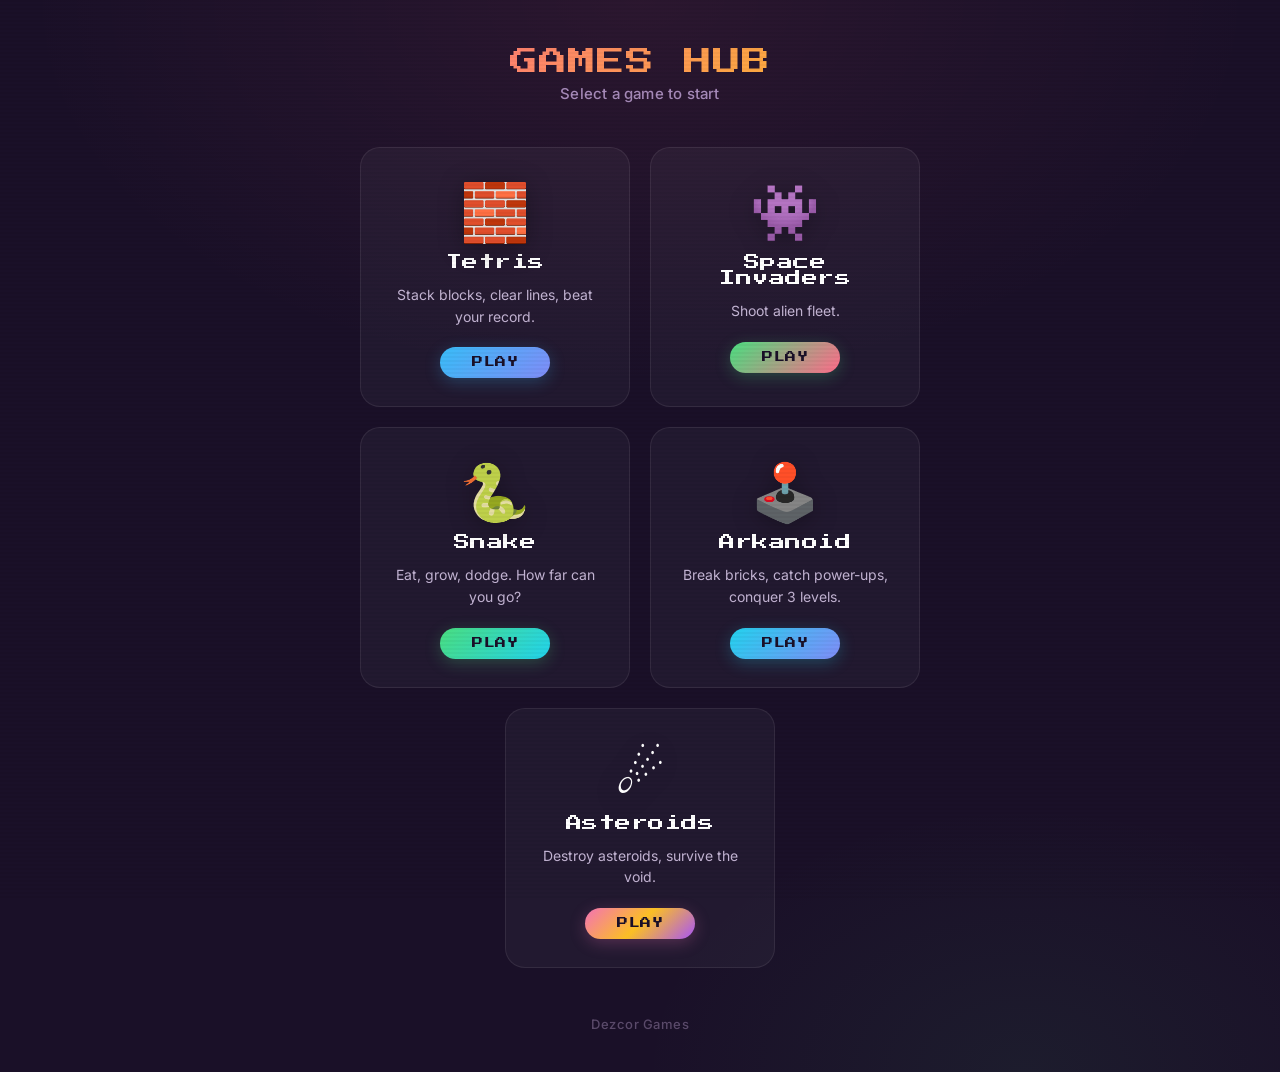
==== index.html @ 3af9a89b "Add Asteroids game to Games Hub" ====
<!DOCTYPE html>
<html lang="en">
<head>
    <meta charset="UTF-8">
    <meta name="viewport" content="width=device-width, initial-scale=1.0">
    <title>Games Hub</title>
    <link rel="icon" type="image/svg+xml" href="favicon.svg">
    <link rel="preconnect" href="https://fonts.googleapis.com">
    <link rel="preconnect" href="https://fonts.gstatic.com" crossorigin>
    <link href="https://fonts.googleapis.com/css2?family=Press+Start+2P&family=Inter:wght@400;500;600;700&display=swap" rel="stylesheet">
    <style>
        /* ── Reset ── */
        *, *::before, *::after {
            box-sizing: border-box;
            margin: 0;
            padding: 0;
        }

        /* ── Base ── */
        body {
            background: #1a1028;
            background-image:
                radial-gradient(ellipse 80% 60% at 50% 0%, rgba(255, 107, 138, 0.08) 0%, transparent 60%),
                radial-gradient(ellipse 60% 50% at 80% 100%, rgba(74, 222, 128, 0.06) 0%, transparent 50%);
            color: #fff;
            font-family: 'Inter', system-ui, sans-serif;
            display: flex;
            justify-content: center;
            align-items: center;
            min-height: 100vh;
            overflow-x: hidden;
            position: relative;
        }

        /* CRT scanline overlay */
        body::after {
            content: '';
            position: fixed;
            inset: 0;
            background: repeating-linear-gradient(
                0deg,
                transparent,
                transparent 2px,
                rgba(0, 0, 0, 0.03) 2px,
                rgba(0, 0, 0, 0.03) 4px
            );
            pointer-events: none;
            z-index: 100;
        }

        /* ── Container ── */
        .container {
            text-align: center;
            padding: 48px 24px 40px;
            max-width: 640px;
            width: 100%;
            animation: fadeUp 0.6s ease-out;
        }

        @keyframes fadeUp {
            from { opacity: 0; transform: translateY(20px); }
            to   { opacity: 1; transform: translateY(0); }
        }

        /* ── Title ── */
        .logo {
            font-family: 'Press Start 2P', monospace;
            font-size: 28px;
            font-weight: 400;
            letter-spacing: 1px;
            margin-bottom: 8px;
            background: linear-gradient(135deg, #ff6b8a, #fbbf24, #4ade80, #38bdf8);
            background-size: 300% 300%;
            -webkit-background-clip: text;
            -webkit-text-fill-color: transparent;
            background-clip: text;
            animation: gradientShift 6s ease infinite;
        }

        @keyframes gradientShift {
            0%, 100% { background-position: 0% 50%; }
            50%      { background-position: 100% 50%; }
        }

        .subtitle {
            color: #a78bba;
            font-size: 15px;
            font-weight: 500;
            margin-bottom: 44px;
            letter-spacing: 0.2px;
        }

        /* ── Games Grid ── */
        .games-grid {
            display: flex;
            gap: 20px;
            justify-content: center;
            flex-wrap: wrap;
        }

        /* ── Game Card ── */
        .game-card {
            position: relative;
            background: rgba(255, 255, 255, 0.04);
            border: 1px solid rgba(255, 255, 255, 0.08);
            border-radius: 20px;
            padding: 36px 28px 28px;
            width: 270px;
            text-decoration: none;
            color: #fff;
            display: flex;
            flex-direction: column;
            align-items: center;
            gap: 14px;
            transition: transform 0.25s ease, border-color 0.25s ease, box-shadow 0.25s ease, background 0.25s ease;
            overflow: hidden;
        }

        /* Gradient border glow on hover */
        .game-card::before {
            content: '';
            position: absolute;
            inset: -1px;
            border-radius: 20px;
            padding: 1px;
            background: var(--card-glow);
            -webkit-mask: linear-gradient(#fff 0 0) content-box, linear-gradient(#fff 0 0);
            -webkit-mask-composite: xor;
            mask-composite: exclude;
            opacity: 0;
            transition: opacity 0.25s ease;
        }

        .game-card:hover::before {
            opacity: 1;
        }

        .game-card:hover {
            transform: translateY(-8px);
            background: rgba(255, 255, 255, 0.07);
            box-shadow: 0 12px 40px var(--card-shadow);
        }

        .game-card:active {
            transform: translateY(-2px);
        }

        /* Tetris card accent */
        .game-card.tetris {
            --card-glow: linear-gradient(135deg, #38bdf8, #818cf8, #c084fc);
            --card-shadow: rgba(56, 189, 248, 0.12);
        }

        /* Space Invaders card accent */
        .game-card.spaceinvaders {
            --card-glow: linear-gradient(135deg, #4ade80, #ff6b8a, #fbbf24);
            --card-shadow: rgba(74, 222, 128, 0.12);
        }

        /* Snake card accent */
        .game-card.snake {
            --card-glow: linear-gradient(135deg, #4ade80, #22d3ee, #38bdf8);
            --card-shadow: rgba(74, 222, 128, 0.12);
        }

        /* Arkanoid card accent */
        .game-card.arkanoid {
            --card-glow: linear-gradient(135deg, #22d3ee, #818cf8, #c084fc);
            --card-shadow: rgba(34, 211, 238, 0.12);
        }

        /* Asteroids card accent */
        .game-card.asteroids {
            --card-glow: linear-gradient(135deg, #f472b6, #fbbf24, #a855f7);
            --card-shadow: rgba(244, 114, 182, 0.12);
        }


        /* ── Icon ── */
        .game-icon {
            font-size: 56px;
            line-height: 1;
            filter: drop-shadow(0 4px 12px rgba(0, 0, 0, 0.3));
            transition: transform 0.25s ease;
        }

        .game-card:hover .game-icon {
            transform: scale(1.1) rotate(-3deg);
        }

        /* ── Title ── */
        .game-title {
            font-family: 'Press Start 2P', monospace;
            font-size: 16px;
            font-weight: 400;
            letter-spacing: 0.5px;
        }

        /* ── Description ── */
        .game-desc {
            color: #c4b5d4;
            font-size: 14px;
            font-weight: 400;
            line-height: 1.55;
            max-width: 220px;
        }

        /* ── Play Button ── */
        .play-btn {
            margin-top: 6px;
            padding: 10px 32px;
            font-family: 'Press Start 2P', monospace;
            font-size: 11px;
            font-weight: 400;
            color: #1a1028;
            border: none;
            border-radius: 50px;
            cursor: pointer;
            transition: transform 0.2s ease, box-shadow 0.2s ease;
            letter-spacing: 0.5px;
        }

        .game-card:hover .play-btn {
            transform: scale(1.05);
        }

        .play-btn:active {
            transform: scale(0.97);
        }

        /* Tetris play button */
        .game-card.spaceinvaders .play-btn {
            background: linear-gradient(135deg, #4ade80, #ff6b8a);
            box-shadow: 0 4px 16px rgba(74, 222, 128, 0.25);
        }
        .game-card.spaceinvaders .play-btn:hover {
            box-shadow: 0 6px 24px rgba(74, 222, 128, 0.4);
        }
        .game-card.tetris .play-btn {
            background: linear-gradient(135deg, #38bdf8, #818cf8);
            box-shadow: 0 4px 16px rgba(56, 189, 248, 0.25);
        }
        .game-card.spaceinvaders .play-btn:hover {
    box-shadow: 0 6px 24px rgba(56, 189, 248, 0.4);
}
.game-card.tetris .play-btn:hover {
            box-shadow: 0 6px 24px rgba(56, 189, 248, 0.4);
        }

        /* Snake play button */
        .game-card.snake .play-btn {
            background: linear-gradient(135deg, #4ade80, #22d3ee);
            box-shadow: 0 4px 16px rgba(74, 222, 128, 0.25);
        }
        .game-card.snake .play-btn:hover {
            box-shadow: 0 6px 24px rgba(74, 222, 128, 0.4);
        }

        /* Arkanoid play button */
        .game-card.arkanoid .play-btn {
            background: linear-gradient(135deg, #22d3ee, #818cf8);
            box-shadow: 0 4px 16px rgba(34, 211, 238, 0.25);
        }
        .game-card.arkanoid .play-btn:hover {
            box-shadow: 0 6px 24px rgba(34, 211, 238, 0.4), 0 6px 24px rgba(129, 140, 248, 0.2);
        }

        /* Asteroids play button */
        .game-card.asteroids .play-btn {
            background: linear-gradient(135deg, #f472b6, #fbbf24, #a855f7);
            box-shadow: 0 4px 16px rgba(244, 114, 182, 0.25);
        }
        .game-card.asteroids .play-btn:hover {
            box-shadow: 0 6px 24px rgba(244, 114, 182, 0.4);
        }

        /* ── Footer ── */
        footer {
            margin-top: 48px;
            color: #5a4a6a;
            font-size: 13px;
            font-weight: 500;
            letter-spacing: 0.5px;
        }

        /* ── Responsive ── */
        @media (max-width: 600px) {
            .games-grid {
                flex-direction: column;
                align-items: center;
            }
            .game-card {
                width: 88%;
                max-width: 320px;
                padding: 28px 24px 24px;
            }
            .logo {
                font-size: 22px;
            }
            .subtitle {
                font-size: 14px;
                margin-bottom: 32px;
            }
            .game-icon {
                font-size: 48px;
            }
            .game-title {
                font-size: 14px;
            }
            .game-desc {
                font-size: 13px;
            }
        }

        @media (max-width: 360px) {
            .logo {
                font-size: 18px;
            }
            .container {
                padding: 32px 16px 28px;
            }
            .game-card {
                padding: 24px 20px 20px;
            }
        }

        /* ── Reduced motion ── */
        @media (prefers-reduced-motion: reduce) {
            *, *::before, *::after {
                animation-duration: 0.01ms !important;
                animation-iteration-count: 1 !important;
                transition-duration: 0.01ms !important;
            }
        }

        /* ── Focus visible for keyboard ── */
        .game-card:focus-visible {
            outline: 2px solid #fbbf24;
            outline-offset: 4px;
        }
    </style>
</head>
<body>
    <div class="container">
        <h1 class="logo">GAMES HUB</h1>
        <p class="subtitle">Select a game to start</p>

        <div class="games-grid">
            <a class="game-card tetris" href="tetris/index.html">
            <div class="game-icon">🧱</div>
            <div class="game-title">Tetris</div>
            <div class="game-desc">Stack blocks, clear lines, beat your record.</div>
            <span class="play-btn">PLAY</span>
            </a>

            <a class="game-card spaceinvaders" href="space-invaders/index.html">
                <div class="game-icon">👾</div>
                <div class="game-title">Space Invaders</div>
                <div class="game-desc">Shoot alien fleet.</div>
                <span class="play-btn">PLAY</span>
            </a>

            <a class="game-card snake" href="snake/index.html">
                <div class="game-icon">🐍</div>
                <div class="game-title">Snake</div>
                <div class="game-desc">Eat, grow, dodge. How far can you go?</div>
                <span class="play-btn">PLAY</span>
            </a>

            <a class="game-card arkanoid" href="arkanoid/index.html">
                <div class="game-icon">🕹️</div>
                <div class="game-title">Arkanoid</div>
                <div class="game-desc">Break bricks, catch power-ups, conquer 3 levels.</div>
                <span class="play-btn">PLAY</span>
            </a>
            <a class="game-card asteroids" href="asteroids/index.html">
                <div class="game-icon">☄️</div>
                <div class="game-title">Asteroids</div>
                <div class="game-desc">Destroy asteroids, survive the void.</div>
                <span class="play-btn">PLAY</span>
            </a>
        </div>

        <footer>Dezcor Games</footer>
    </div>
</body>
</html>
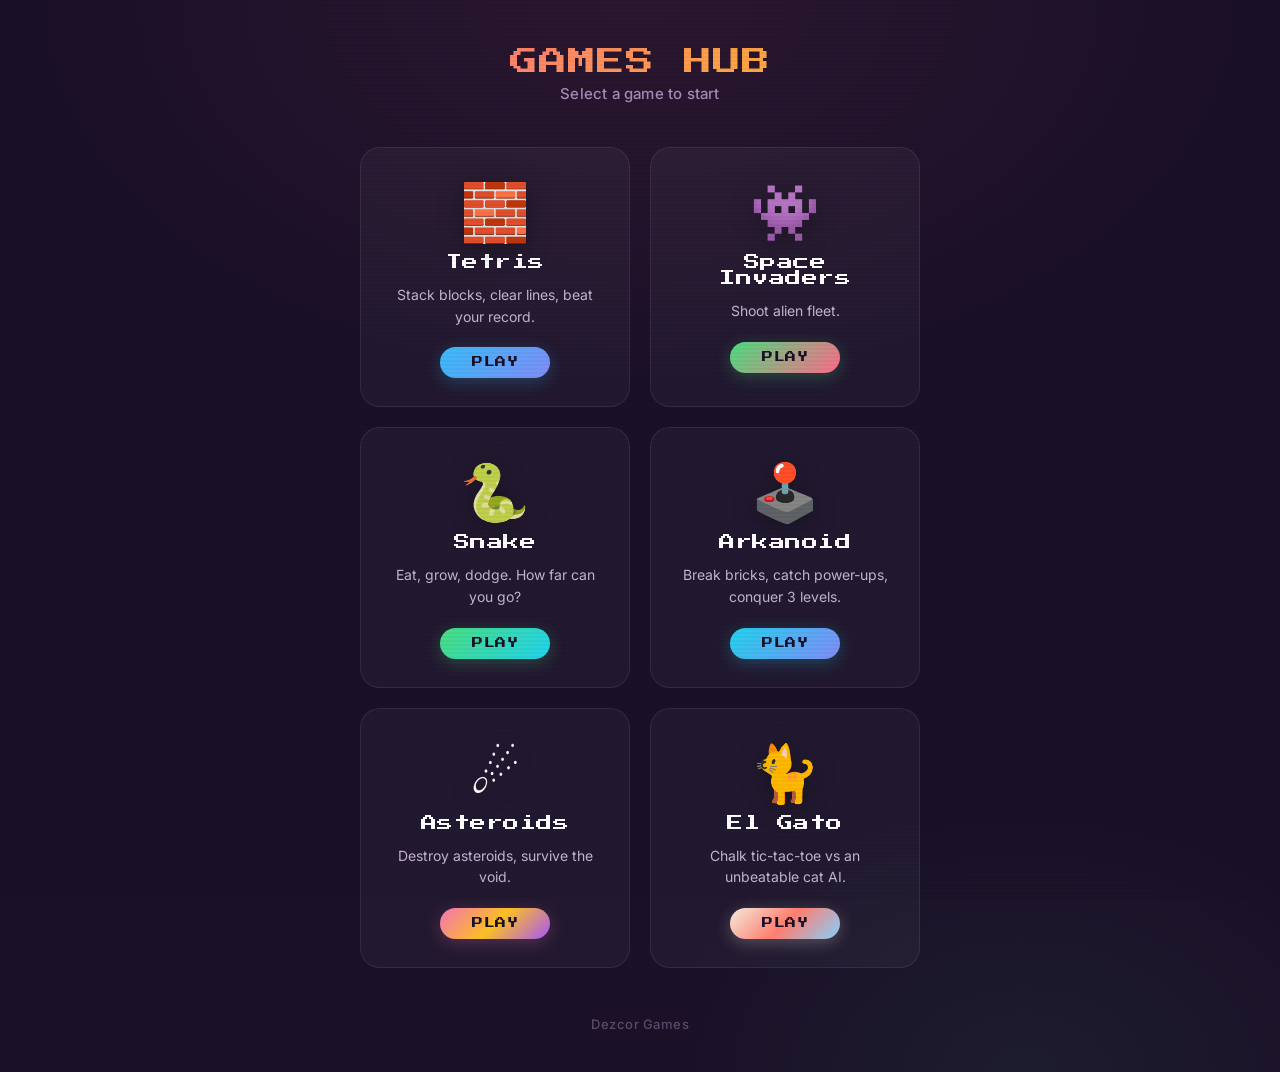
==== commit 39eed48c: "feat(chalk): add chalk tic-tac-toe game 'El Gato' Add a chalk-themed tic-tac-toe game where the play" ====
--- a/index.html
+++ b/index.html
@@ -175,6 +175,12 @@
             --card-shadow: rgba(244, 114, 182, 0.12);
         }
 
+        /* Chalk Tic-Tac-Toe card accent */
+        .game-card.chalk {
+            --card-glow: linear-gradient(135deg, #f2ecdd, #ff7d6e, #85d1ff);
+            --card-shadow: rgba(242, 236, 221, 0.12);
+        }
+
 
         /* ── Icon ── */
         .game-icon {
@@ -274,6 +280,15 @@
             box-shadow: 0 6px 24px rgba(244, 114, 182, 0.4);
         }
 
+        /* Chalk Tic-Tac-Toe play button */
+        .game-card.chalk .play-btn {
+            background: linear-gradient(135deg, #f2ecdd, #ff7d6e, #85d1ff);
+            box-shadow: 0 4px 16px rgba(242, 236, 221, 0.25);
+        }
+        .game-card.chalk .play-btn:hover {
+            box-shadow: 0 6px 24px rgba(242, 236, 221, 0.4);
+        }
+
         /* ── Footer ── */
         footer {
             margin-top: 48px;
@@ -379,6 +394,13 @@
                 <div class="game-desc">Destroy asteroids, survive the void.</div>
                 <span class="play-btn">PLAY</span>
             </a>
+
+            <a class="game-card chalk" href="chalk-tic-tac-toe/index.html">
+                <div class="game-icon">🐈</div>
+                <div class="game-title">El Gato</div>
+                <div class="game-desc">Chalk tic-tac-toe vs an unbeatable cat AI.</div>
+                <span class="play-btn">PLAY</span>
+            </a>
         </div>
 
         <footer>Dezcor Games</footer>
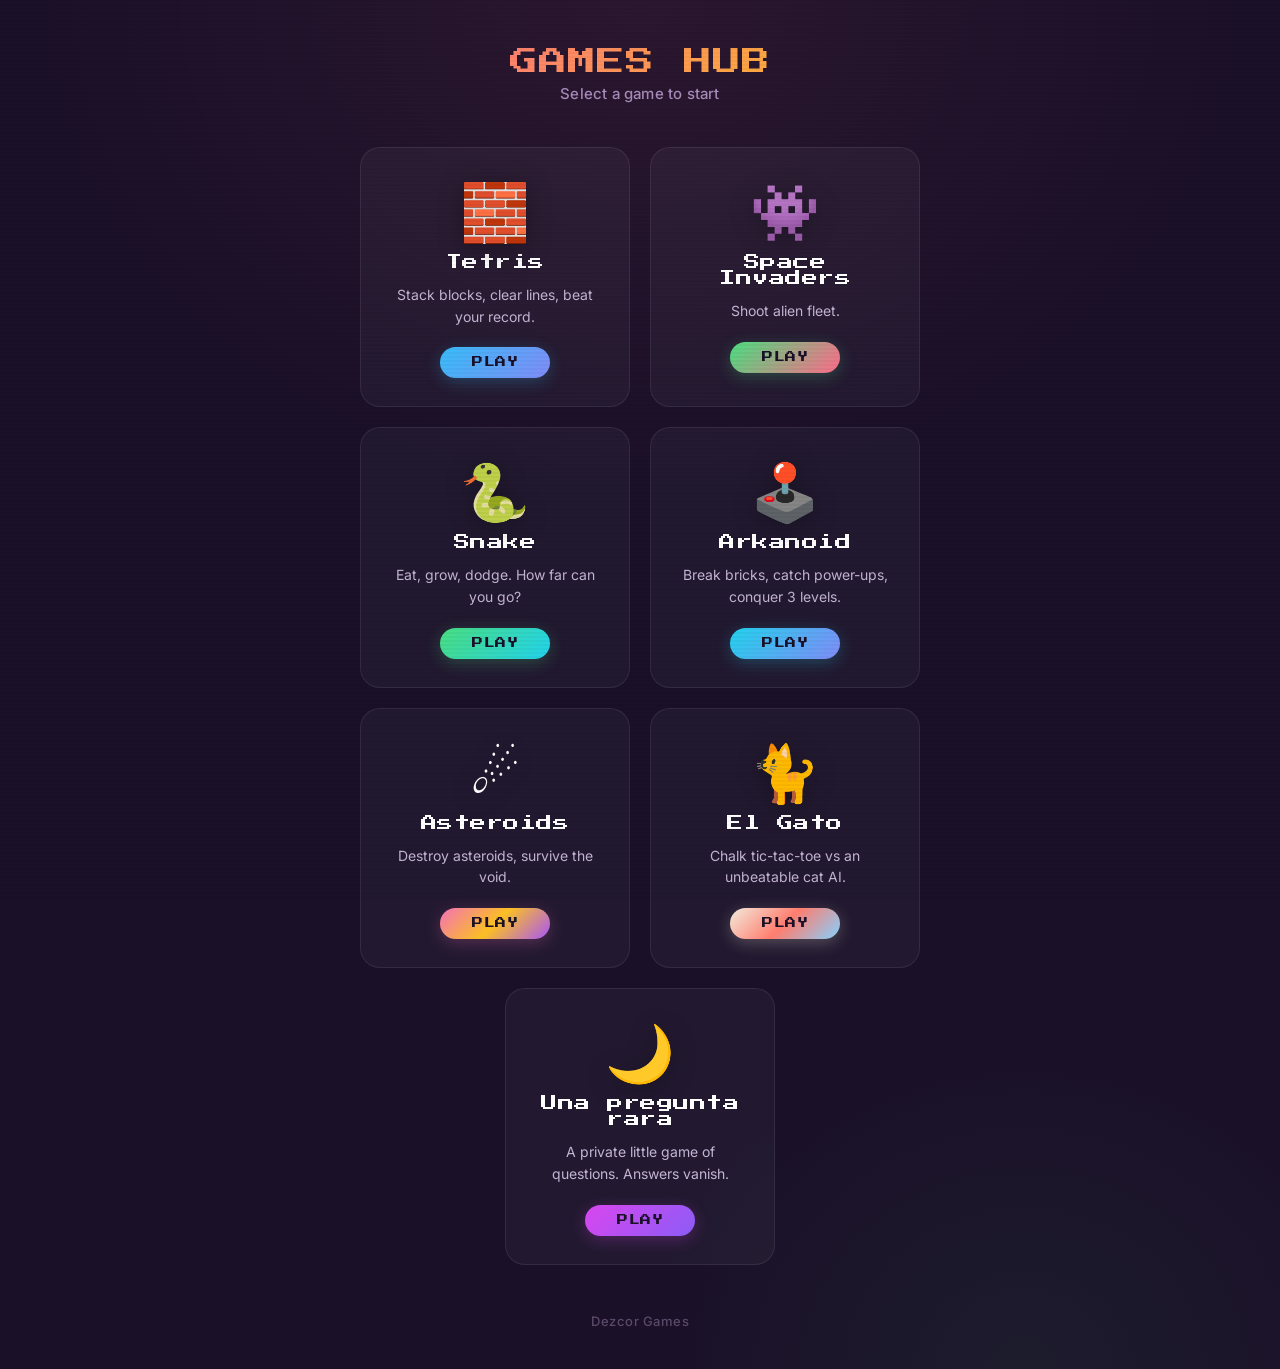
==== commit 05d32d3e: "feat(una-pregunta-rara): implement initial game structure and styling for "Una pregunta rara"" ====
--- a/index.html
+++ b/index.html
@@ -181,6 +181,12 @@
             --card-shadow: rgba(242, 236, 221, 0.12);
         }
 
+        /* Una pregunta rara card accent */
+        .game-card.rare {
+            --card-glow: linear-gradient(135deg, #D946EF, #8B5CF6);
+            --card-shadow: rgba(217, 70, 239, 0.12);
+        }
+
 
         /* ── Icon ── */
         .game-icon {
@@ -289,6 +295,15 @@
             box-shadow: 0 6px 24px rgba(242, 236, 221, 0.4);
         }
 
+        /* Una pregunta rara play button */
+        .game-card.rare .play-btn {
+            background: linear-gradient(135deg, #D946EF, #8B5CF6);
+            box-shadow: 0 4px 16px rgba(217, 70, 239, 0.25);
+        }
+        .game-card.rare .play-btn:hover {
+            box-shadow: 0 6px 24px rgba(217, 70, 239, 0.4);
+        }
+
         /* ── Footer ── */
         footer {
             margin-top: 48px;
@@ -401,6 +416,13 @@
                 <div class="game-desc">Chalk tic-tac-toe vs an unbeatable cat AI.</div>
                 <span class="play-btn">PLAY</span>
             </a>
+
+            <a class="game-card rare" href="una-pregunta-rara/index.html">
+                <div class="game-icon">🌙</div>
+                <div class="game-title">Una pregunta rara</div>
+                <div class="game-desc">A private little game of questions. Answers vanish.</div>
+                <span class="play-btn">PLAY</span>
+            </a>
         </div>
 
         <footer>Dezcor Games</footer>
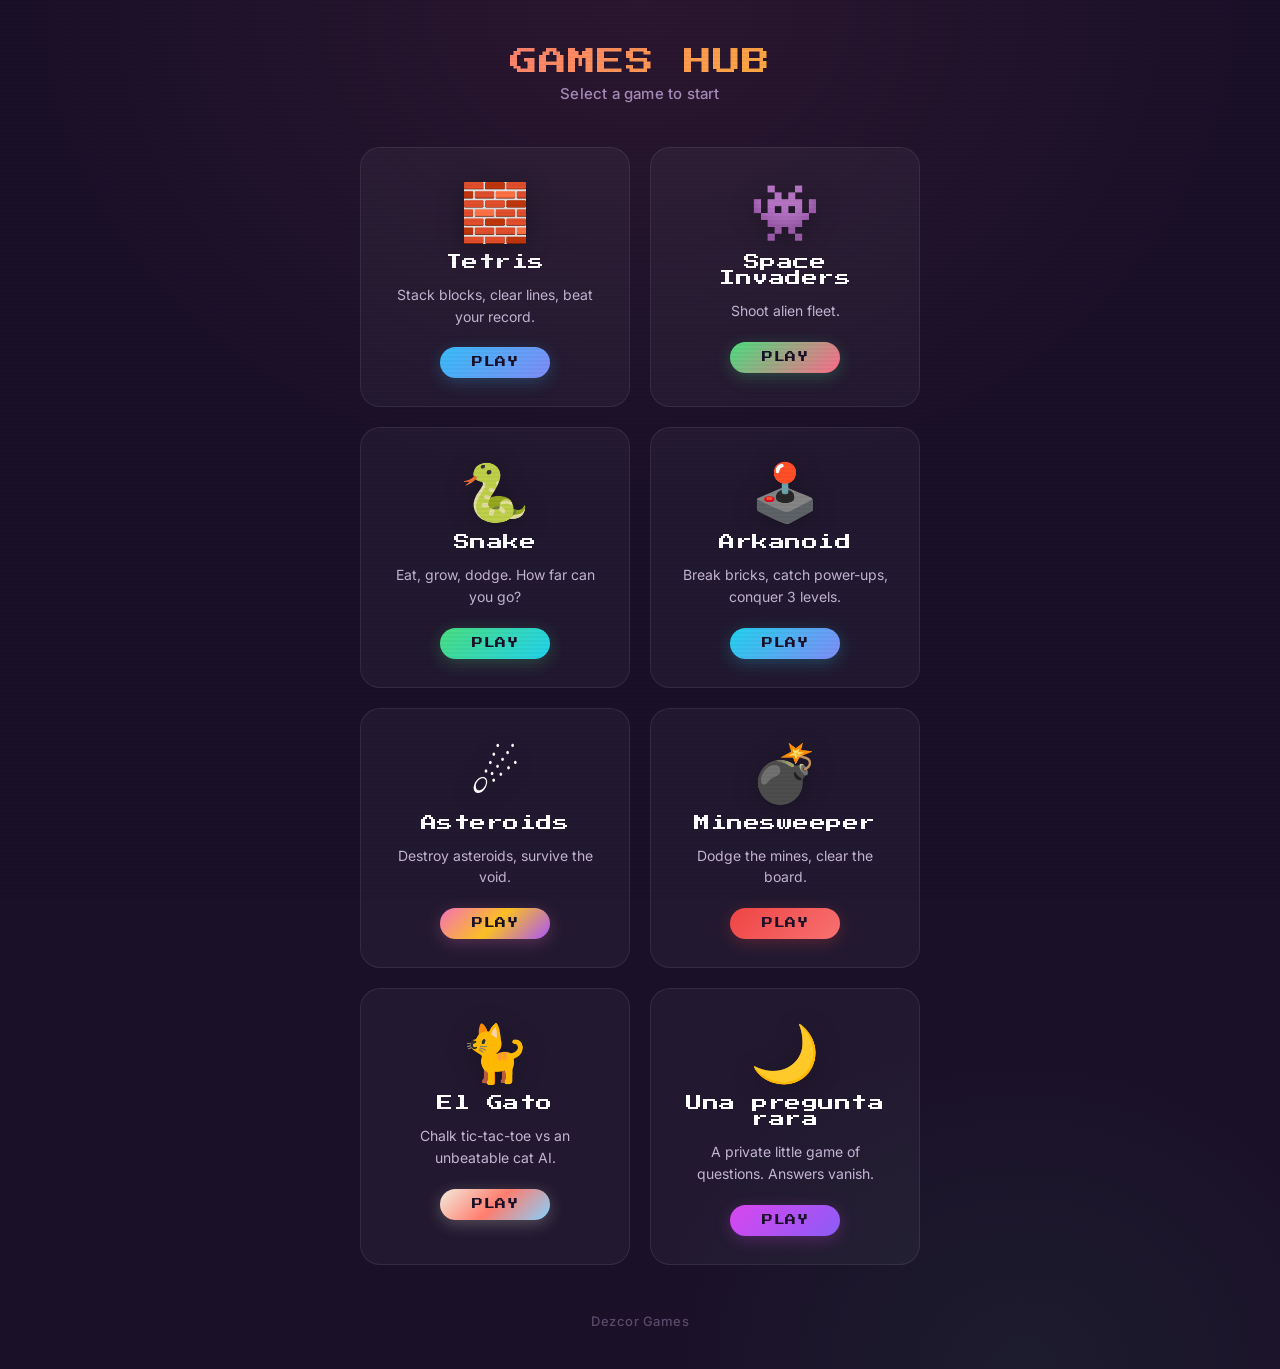
==== commit 3e37ae66: "feat(minesweeper): add Minesweeper game with hexagonal architecture - 3 difficulty presets (Fácil 9x" ====
--- a/index.html
+++ b/index.html
@@ -175,6 +175,12 @@
             --card-shadow: rgba(244, 114, 182, 0.12);
         }
 
+        /* Minesweeper card accent */
+        .game-card.minesweeper {
+            --card-glow: linear-gradient(135deg, #ef4444, #f87171, #fbbf24);
+            --card-shadow: rgba(239, 68, 68, 0.12);
+        }
+
         /* Chalk Tic-Tac-Toe card accent */
         .game-card.chalk {
             --card-glow: linear-gradient(135deg, #f2ecdd, #ff7d6e, #85d1ff);
@@ -286,6 +292,15 @@
             box-shadow: 0 6px 24px rgba(244, 114, 182, 0.4);
         }
 
+        /* Minesweeper play button */
+        .game-card.minesweeper .play-btn {
+            background: linear-gradient(135deg, #ef4444, #f87171);
+            box-shadow: 0 4px 16px rgba(239, 68, 68, 0.25);
+        }
+        .game-card.minesweeper .play-btn:hover {
+            box-shadow: 0 6px 24px rgba(239, 68, 68, 0.4);
+        }
+
         /* Chalk Tic-Tac-Toe play button */
         .game-card.chalk .play-btn {
             background: linear-gradient(135deg, #f2ecdd, #ff7d6e, #85d1ff);
@@ -410,6 +425,13 @@
                 <span class="play-btn">PLAY</span>
             </a>
 
+            <a class="game-card minesweeper" href="minesweeper/index.html">
+                <div class="game-icon">💣</div>
+                <div class="game-title">Minesweeper</div>
+                <div class="game-desc">Dodge the mines, clear the board.</div>
+                <span class="play-btn">PLAY</span>
+            </a>
+
             <a class="game-card chalk" href="chalk-tic-tac-toe/index.html">
                 <div class="game-icon">🐈</div>
                 <div class="game-title">El Gato</div>
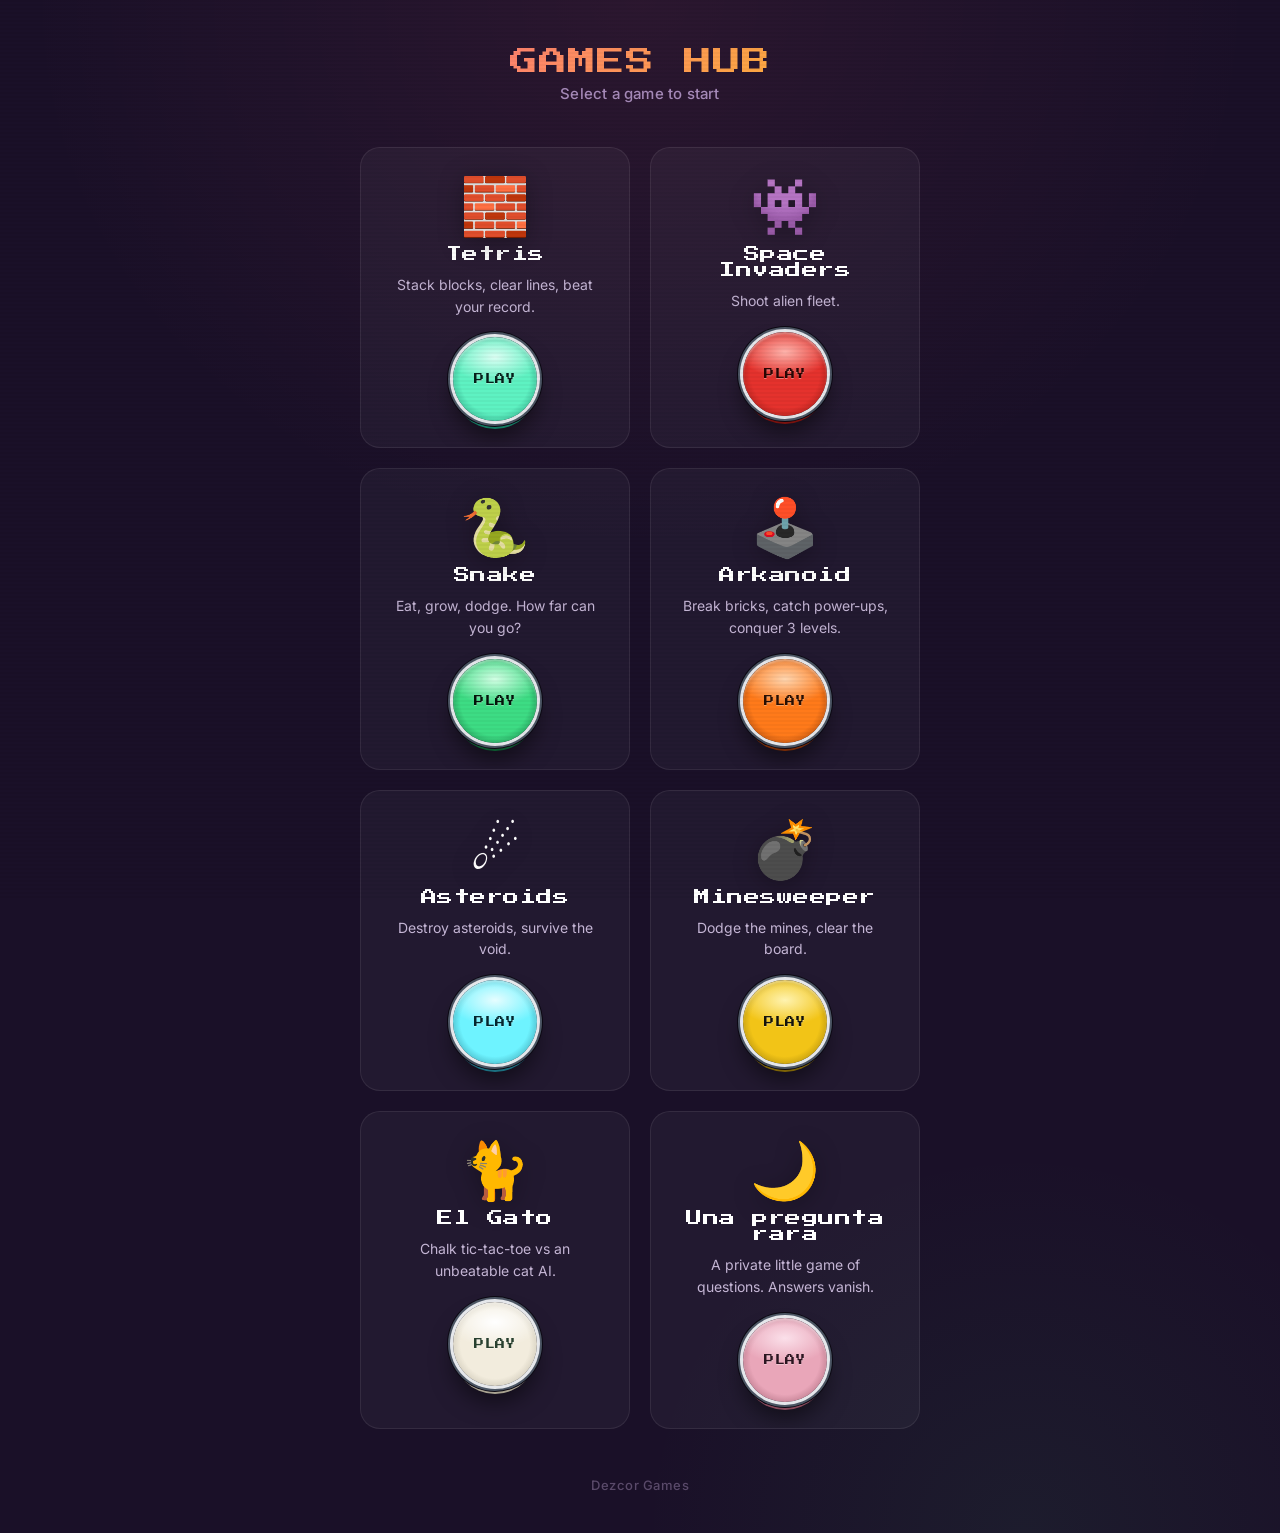
==== commit f04b37f8: "style(games): rediseño de cabina arcade por juego Cada juego tiene ahora identidad propia (paleta, t" ====
--- a/index.html
+++ b/index.html
@@ -52,7 +52,7 @@
         .container {
             text-align: center;
             padding: 48px 24px 40px;
-            max-width: 640px;
+            max-width: 680px;
             width: 100%;
             animation: fadeUp 0.6s ease-out;
         }
@@ -98,20 +98,20 @@
             flex-wrap: wrap;
         }
 
-        /* ── Game Card ── */
+        /* ── Game Card: cada tarjeta lleva el color de su juego ── */
         .game-card {
             position: relative;
             background: rgba(255, 255, 255, 0.04);
             border: 1px solid rgba(255, 255, 255, 0.08);
             border-radius: 20px;
-            padding: 36px 28px 28px;
+            padding: 30px 28px 26px;
             width: 270px;
             text-decoration: none;
             color: #fff;
             display: flex;
             flex-direction: column;
             align-items: center;
-            gap: 14px;
+            gap: 12px;
             transition: transform 0.25s ease, border-color 0.25s ease, box-shadow 0.25s ease, background 0.25s ease;
             overflow: hidden;
         }
@@ -145,54 +145,54 @@
             transform: translateY(-2px);
         }
 
-        /* Tetris card accent */
+        /* Colores por juego: --cap alimenta el botón PLAY de cada tarjeta */
         .game-card.tetris {
-            --card-glow: linear-gradient(135deg, #38bdf8, #818cf8, #c084fc);
-            --card-shadow: rgba(56, 189, 248, 0.12);
-        }
-
-        /* Space Invaders card accent */
+            --card-glow: linear-gradient(135deg, #5ef2c2, #ff6f8e);
+            --card-shadow: rgba(94, 242, 194, 0.14);
+            --cap: #5ef2c2; --cap-hi: #dcfff4; --cap-lo: #137b62; --cap-ink: #04201a;
+        }
+
         .game-card.spaceinvaders {
-            --card-glow: linear-gradient(135deg, #4ade80, #ff6b8a, #fbbf24);
-            --card-shadow: rgba(74, 222, 128, 0.12);
-        }
-
-        /* Snake card accent */
+            --card-glow: linear-gradient(135deg, #e5322d, #ffd23f);
+            --card-shadow: rgba(229, 50, 45, 0.14);
+            --cap: #e5322d; --cap-hi: #ffb4ac; --cap-lo: #7a120e; --cap-ink: #2a0503;
+        }
+
         .game-card.snake {
-            --card-glow: linear-gradient(135deg, #4ade80, #22d3ee, #38bdf8);
-            --card-shadow: rgba(74, 222, 128, 0.12);
-        }
-
-        /* Arkanoid card accent */
+            --card-glow: linear-gradient(135deg, #8dff9a, #2c7a46);
+            --card-shadow: rgba(141, 255, 154, 0.12);
+            --cap: #3ddc84; --cap-hi: #d2ffe4; --cap-lo: #0b5a2f; --cap-ink: #03140a;
+        }
+
         .game-card.arkanoid {
-            --card-glow: linear-gradient(135deg, #22d3ee, #818cf8, #c084fc);
-            --card-shadow: rgba(34, 211, 238, 0.12);
-        }
-
-        /* Asteroids card accent */
+            --card-glow: linear-gradient(135deg, #ff7a1a, #ffd60a);
+            --card-shadow: rgba(255, 122, 26, 0.14);
+            --cap: #ff7a1a; --cap-hi: #ffd6b0; --cap-lo: #7a2c05; --cap-ink: #2a0f02;
+        }
+
         .game-card.asteroids {
-            --card-glow: linear-gradient(135deg, #f472b6, #fbbf24, #a855f7);
-            --card-shadow: rgba(244, 114, 182, 0.12);
-        }
-
-        /* Minesweeper card accent */
+            --card-glow: linear-gradient(135deg, #6ef3ff, #ff4fd8);
+            --card-shadow: rgba(110, 243, 255, 0.14);
+            --cap: #6ef3ff; --cap-hi: #e6fdff; --cap-lo: #1b6f80; --cap-ink: #03262e;
+        }
+
         .game-card.minesweeper {
-            --card-glow: linear-gradient(135deg, #ef4444, #f87171, #fbbf24);
-            --card-shadow: rgba(239, 68, 68, 0.12);
-        }
-
-        /* Chalk Tic-Tac-Toe card accent */
+            --card-glow: linear-gradient(135deg, #f2c417, #8f8457);
+            --card-shadow: rgba(242, 196, 23, 0.12);
+            --cap: #f2c417; --cap-hi: #fff3b0; --cap-lo: #7d6306; --cap-ink: #14120a;
+        }
+
         .game-card.chalk {
-            --card-glow: linear-gradient(135deg, #f2ecdd, #ff7d6e, #85d1ff);
+            --card-glow: linear-gradient(135deg, #f2ecdd, #85d1ff);
             --card-shadow: rgba(242, 236, 221, 0.12);
-        }
-
-        /* Una pregunta rara card accent */
+            --cap: #f2ecdd; --cap-hi: #ffffff; --cap-lo: #a9a391; --cap-ink: #28402f;
+        }
+
         .game-card.rare {
-            --card-glow: linear-gradient(135deg, #D946EF, #8B5CF6);
-            --card-shadow: rgba(217, 70, 239, 0.12);
-        }
-
+            --card-glow: linear-gradient(135deg, #ffb87a, #e9a6b9);
+            --card-shadow: rgba(255, 184, 122, 0.12);
+            --cap: #e9a6b9; --cap-hi: #fbe0ea; --cap-lo: #8a4a5c; --cap-ink: #2b1520;
+        }
 
         /* ── Icon ── */
         .game-icon {
@@ -223,100 +223,46 @@
             max-width: 220px;
         }
 
-        /* ── Play Button ── */
+        /* ── Botón PLAY: botón de cabina redondo con bisel y barril ── */
         .play-btn {
-            margin-top: 6px;
-            padding: 10px 32px;
+            margin-top: 8px;
+            display: grid;
+            place-items: center;
+            width: 84px;
+            height: 84px;
+            border-radius: 50%;
             font-family: 'Press Start 2P', monospace;
-            font-size: 11px;
-            font-weight: 400;
-            color: #1a1028;
-            border: none;
-            border-radius: 50px;
-            cursor: pointer;
-            transition: transform 0.2s ease, box-shadow 0.2s ease;
-            letter-spacing: 0.5px;
+            font-size: 10px;
+            line-height: 1;
+            letter-spacing: 0.04em;
+            color: var(--cap-ink);
+            text-shadow: 0 1px 0 rgba(255, 255, 255, 0.35);
+            background:
+                radial-gradient(ellipse 55% 30% at 50% 24%, var(--cap-hi), transparent 100%),
+                radial-gradient(circle at 50% 50%, var(--cap) 0 58%, var(--cap-lo) 100%);
+            box-shadow:
+                0 0 0 3px #e5e7eb,
+                0 0 0 5px #4b5563,
+                0 0 0 6px #0b0812,
+                0 8px 0 var(--cap-lo),
+                0 16px 22px rgba(0, 0, 0, 0.5),
+                inset 0 2px 2px rgba(255, 255, 255, 0.35);
+            transition: transform 0.12s ease, box-shadow 0.12s ease;
         }
 
         .game-card:hover .play-btn {
-            transform: scale(1.05);
-        }
-
-        .play-btn:active {
-            transform: scale(0.97);
-        }
-
-        /* Tetris play button */
-        .game-card.spaceinvaders .play-btn {
-            background: linear-gradient(135deg, #4ade80, #ff6b8a);
-            box-shadow: 0 4px 16px rgba(74, 222, 128, 0.25);
-        }
-        .game-card.spaceinvaders .play-btn:hover {
-            box-shadow: 0 6px 24px rgba(74, 222, 128, 0.4);
-        }
-        .game-card.tetris .play-btn {
-            background: linear-gradient(135deg, #38bdf8, #818cf8);
-            box-shadow: 0 4px 16px rgba(56, 189, 248, 0.25);
-        }
-        .game-card.spaceinvaders .play-btn:hover {
-    box-shadow: 0 6px 24px rgba(56, 189, 248, 0.4);
-}
-.game-card.tetris .play-btn:hover {
-            box-shadow: 0 6px 24px rgba(56, 189, 248, 0.4);
-        }
-
-        /* Snake play button */
-        .game-card.snake .play-btn {
-            background: linear-gradient(135deg, #4ade80, #22d3ee);
-            box-shadow: 0 4px 16px rgba(74, 222, 128, 0.25);
-        }
-        .game-card.snake .play-btn:hover {
-            box-shadow: 0 6px 24px rgba(74, 222, 128, 0.4);
-        }
-
-        /* Arkanoid play button */
-        .game-card.arkanoid .play-btn {
-            background: linear-gradient(135deg, #22d3ee, #818cf8);
-            box-shadow: 0 4px 16px rgba(34, 211, 238, 0.25);
-        }
-        .game-card.arkanoid .play-btn:hover {
-            box-shadow: 0 6px 24px rgba(34, 211, 238, 0.4), 0 6px 24px rgba(129, 140, 248, 0.2);
-        }
-
-        /* Asteroids play button */
-        .game-card.asteroids .play-btn {
-            background: linear-gradient(135deg, #f472b6, #fbbf24, #a855f7);
-            box-shadow: 0 4px 16px rgba(244, 114, 182, 0.25);
-        }
-        .game-card.asteroids .play-btn:hover {
-            box-shadow: 0 6px 24px rgba(244, 114, 182, 0.4);
-        }
-
-        /* Minesweeper play button */
-        .game-card.minesweeper .play-btn {
-            background: linear-gradient(135deg, #ef4444, #f87171);
-            box-shadow: 0 4px 16px rgba(239, 68, 68, 0.25);
-        }
-        .game-card.minesweeper .play-btn:hover {
-            box-shadow: 0 6px 24px rgba(239, 68, 68, 0.4);
-        }
-
-        /* Chalk Tic-Tac-Toe play button */
-        .game-card.chalk .play-btn {
-            background: linear-gradient(135deg, #f2ecdd, #ff7d6e, #85d1ff);
-            box-shadow: 0 4px 16px rgba(242, 236, 221, 0.25);
-        }
-        .game-card.chalk .play-btn:hover {
-            box-shadow: 0 6px 24px rgba(242, 236, 221, 0.4);
-        }
-
-        /* Una pregunta rara play button */
-        .game-card.rare .play-btn {
-            background: linear-gradient(135deg, #D946EF, #8B5CF6);
-            box-shadow: 0 4px 16px rgba(217, 70, 239, 0.25);
-        }
-        .game-card.rare .play-btn:hover {
-            box-shadow: 0 6px 24px rgba(217, 70, 239, 0.4);
+            transform: translateY(-2px);
+        }
+
+        .game-card:active .play-btn {
+            transform: translateY(6px);
+            box-shadow:
+                0 0 0 3px #e5e7eb,
+                0 0 0 5px #4b5563,
+                0 0 0 6px #0b0812,
+                0 2px 0 var(--cap-lo),
+                0 6px 10px rgba(0, 0, 0, 0.5),
+                inset 0 3px 4px rgba(0, 0, 0, 0.25);
         }
 
         /* ── Footer ── */
@@ -337,7 +283,7 @@
             .game-card {
                 width: 88%;
                 max-width: 320px;
-                padding: 28px 24px 24px;
+                padding: 26px 24px 22px;
             }
             .logo {
                 font-size: 22px;
@@ -365,7 +311,7 @@
                 padding: 32px 16px 28px;
             }
             .game-card {
-                padding: 24px 20px 20px;
+                padding: 22px 20px 18px;
             }
         }
 
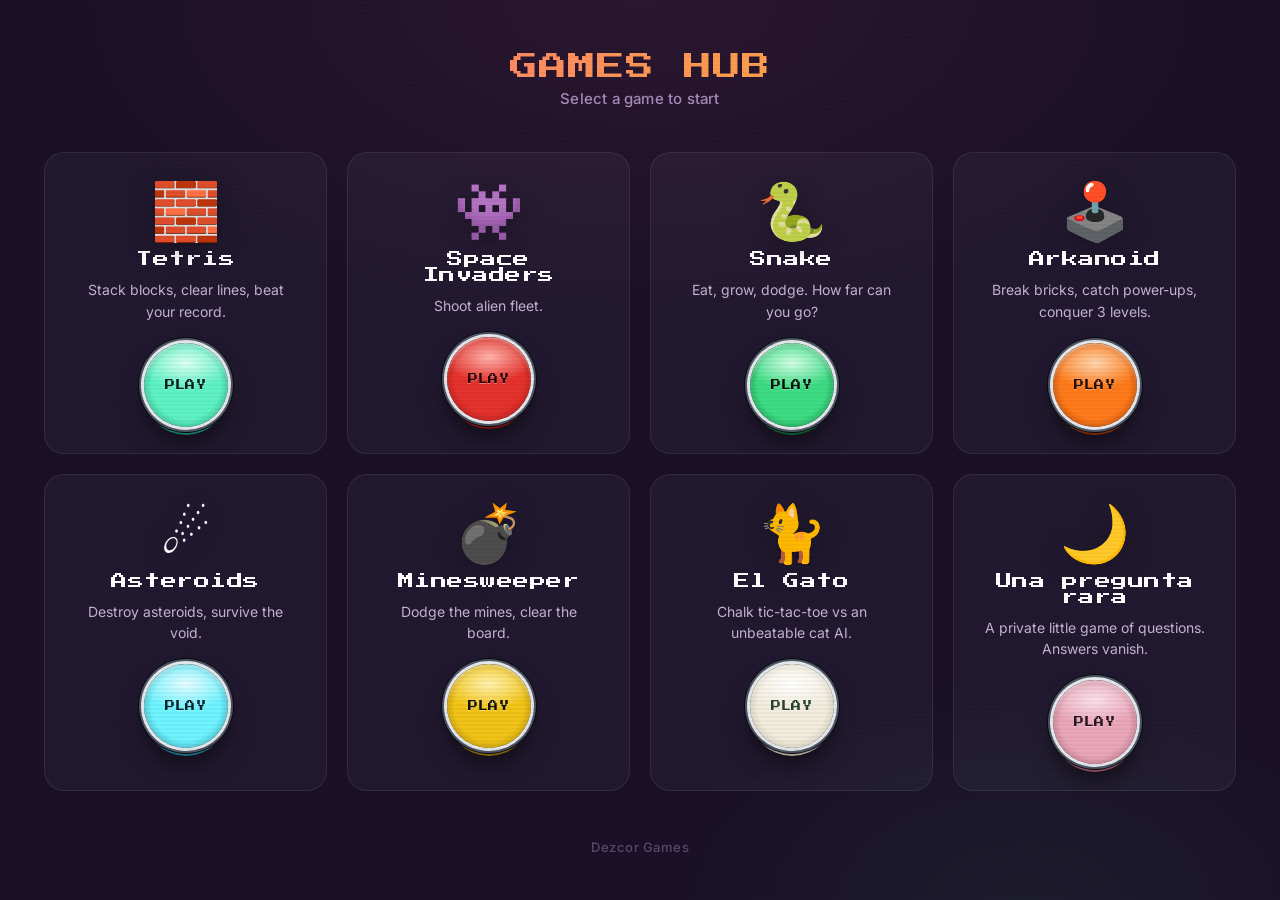
==== commit 41af6105: "feat(ui): layout adaptable a móvil y desktop en todos los juegos Nueva hoja shared/layout.css para l" ====
--- a/index.html
+++ b/index.html
@@ -52,7 +52,7 @@
         .container {
             text-align: center;
             padding: 48px 24px 40px;
-            max-width: 680px;
+            max-width: 1240px;
             width: 100%;
             animation: fadeUp 0.6s ease-out;
         }
@@ -92,10 +92,10 @@
 
         /* ── Games Grid ── */
         .games-grid {
-            display: flex;
+            display: grid;
+            grid-template-columns: repeat(auto-fit, minmax(230px, 1fr));
             gap: 20px;
             justify-content: center;
-            flex-wrap: wrap;
         }
 
         /* ── Game Card: cada tarjeta lleva el color de su juego ── */
@@ -105,7 +105,6 @@
             border: 1px solid rgba(255, 255, 255, 0.08);
             border-radius: 20px;
             padding: 30px 28px 26px;
-            width: 270px;
             text-decoration: none;
             color: #fff;
             display: flex;
@@ -276,14 +275,22 @@
 
         /* ── Responsive ── */
         @media (max-width: 600px) {
+            .container {
+                padding: 32px 14px 28px;
+            }
             .games-grid {
-                flex-direction: column;
-                align-items: center;
+                grid-template-columns: repeat(2, minmax(0, 1fr));
+                gap: 12px;
             }
             .game-card {
-                width: 88%;
-                max-width: 320px;
-                padding: 26px 24px 22px;
+                padding: 20px 10px 18px;
+                gap: 9px;
+                border-radius: 16px;
+            }
+            .play-btn {
+                width: 66px;
+                height: 66px;
+                font-size: 8px;
             }
             .logo {
                 font-size: 22px;
@@ -293,13 +300,14 @@
                 margin-bottom: 32px;
             }
             .game-icon {
-                font-size: 48px;
+                font-size: 40px;
             }
             .game-title {
-                font-size: 14px;
+                font-size: 11px;
+                line-height: 1.4;
             }
             .game-desc {
-                font-size: 13px;
+                font-size: 12px;
             }
         }
 
@@ -308,10 +316,7 @@
                 font-size: 18px;
             }
             .container {
-                padding: 32px 16px 28px;
-            }
-            .game-card {
-                padding: 22px 20px 18px;
+                padding: 28px 10px 24px;
             }
         }
 
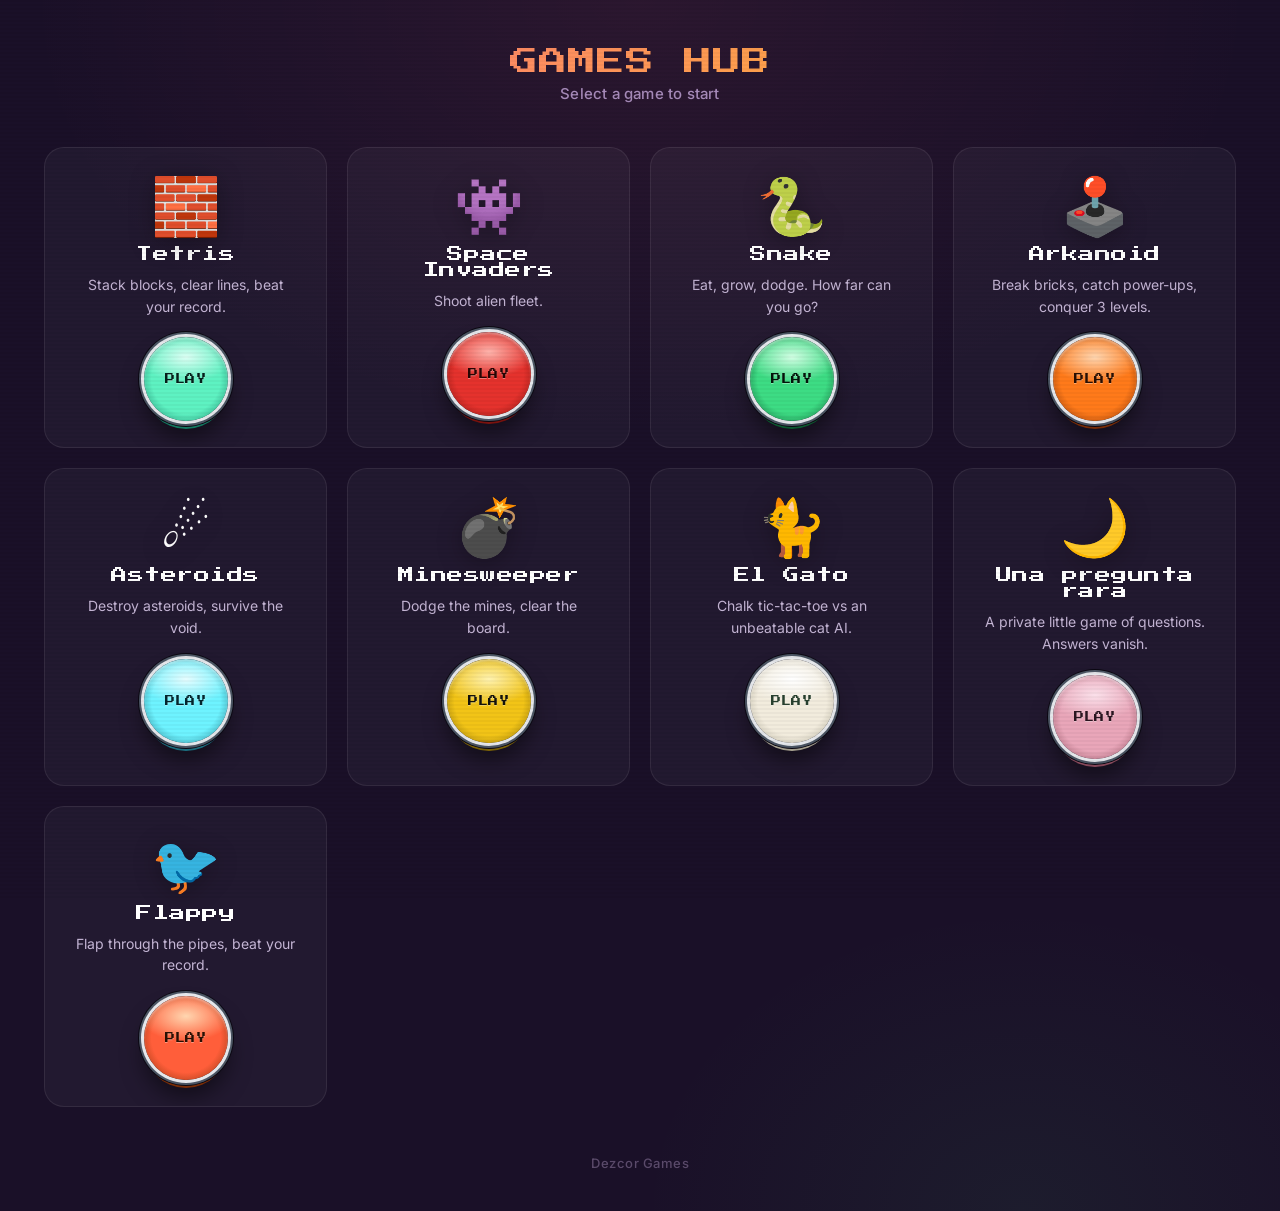
==== commit 218d1de9: "feat(flappy): agregar Flappy con cuenta atrás y flap según duración de pulsación Juego nuevo en arqu" ====
--- a/index.html
+++ b/index.html
@@ -191,6 +191,12 @@
             --card-glow: linear-gradient(135deg, #ffb87a, #e9a6b9);
             --card-shadow: rgba(255, 184, 122, 0.12);
             --cap: #e9a6b9; --cap-hi: #fbe0ea; --cap-lo: #8a4a5c; --cap-ink: #2b1520;
+        }
+
+        .game-card.flappy {
+            --card-glow: linear-gradient(135deg, #ff5e3a, #ffd60a);
+            --card-shadow: rgba(255, 94, 58, 0.14);
+            --cap: #ff5e3a; --cap-hi: #ffd6b0; --cap-lo: #7a2c05; --cap-ink: #2a0f02;
         }
 
         /* ── Icon ── */
@@ -396,6 +402,12 @@
                 <div class="game-desc">A private little game of questions. Answers vanish.</div>
                 <span class="play-btn">PLAY</span>
             </a>
+            <a class="game-card flappy" href="flappy/index.html">
+                <div class="game-icon">🐦</div>
+                <div class="game-title">Flappy</div>
+                <div class="game-desc">Flap through the pipes, beat your record.</div>
+                <span class="play-btn">PLAY</span>
+            </a>
         </div>
 
         <footer>Dezcor Games</footer>
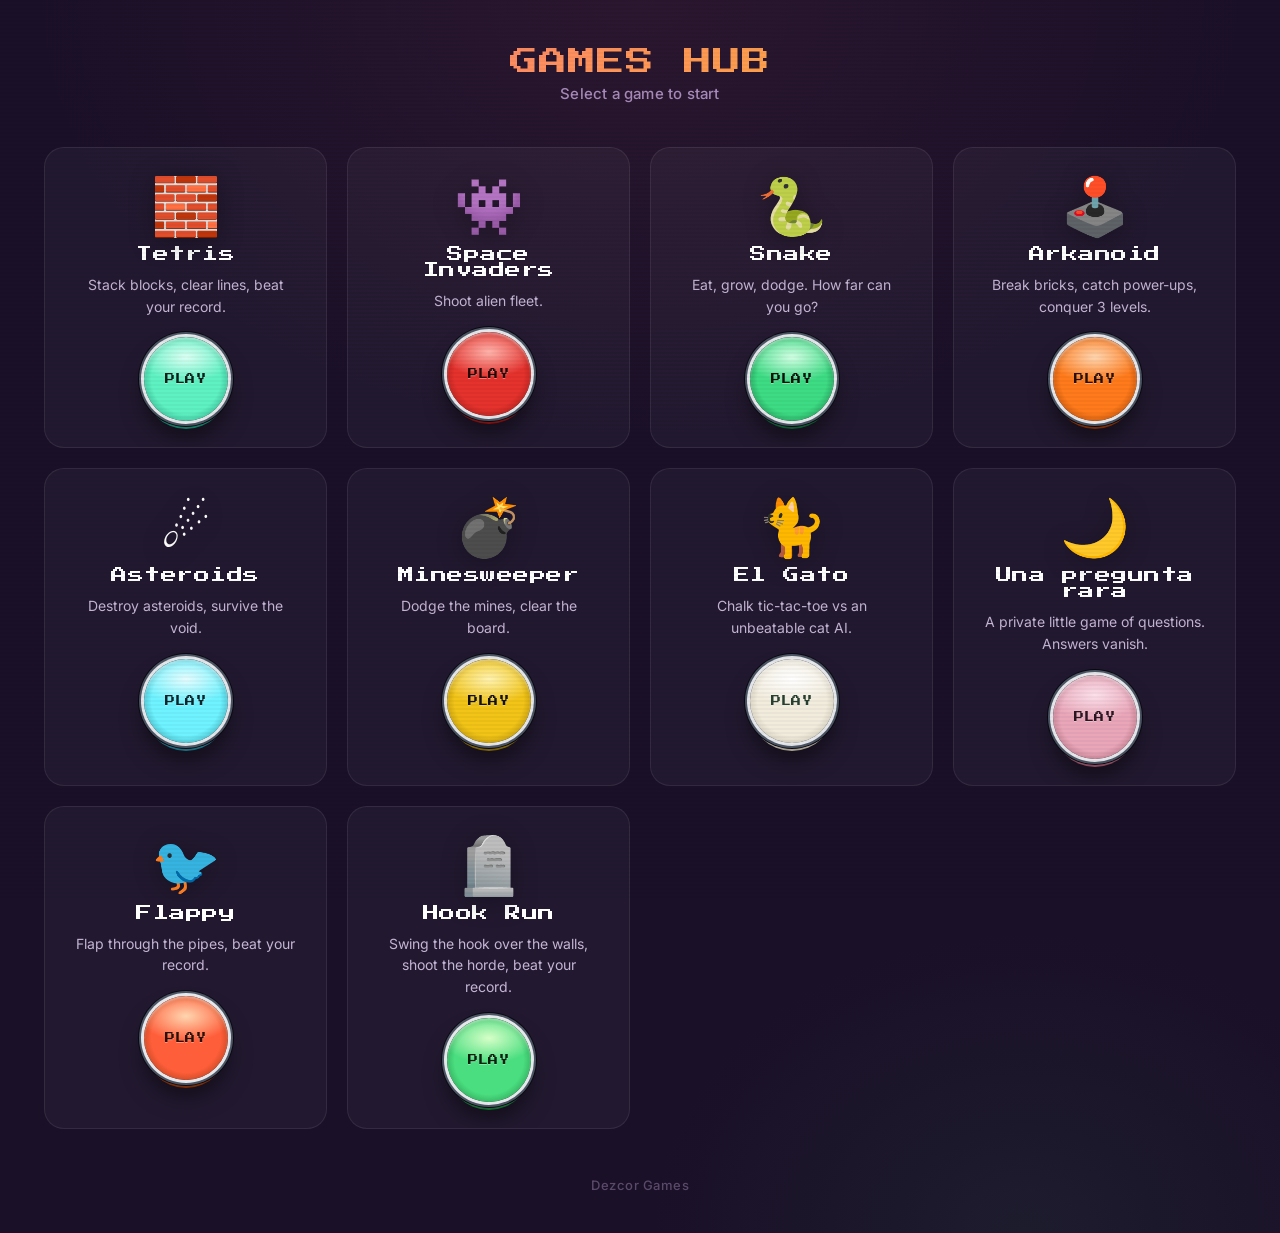
==== commit b48daa47: "feat(hookrun): agregar Hook Run, runner con gancho y disparos Nuevo juego con layout hexagonal, enla" ====
--- a/index.html
+++ b/index.html
@@ -197,6 +197,12 @@
             --card-glow: linear-gradient(135deg, #ff5e3a, #ffd60a);
             --card-shadow: rgba(255, 94, 58, 0.14);
             --cap: #ff5e3a; --cap-hi: #ffd6b0; --cap-lo: #7a2c05; --cap-ink: #2a0f02;
+        }
+
+        .game-card.hookrun {
+            --card-glow: linear-gradient(135deg, #4ade80, #ffd60a);
+            --card-shadow: rgba(74, 222, 128, 0.15);
+            --cap: #4ade80; --cap-hi: #d6ffc7; --cap-lo: #136a2e; --cap-ink: #06210c;
         }
 
         /* ── Icon ── */
@@ -408,6 +414,12 @@
                 <div class="game-desc">Flap through the pipes, beat your record.</div>
                 <span class="play-btn">PLAY</span>
             </a>
+            <a class="game-card hookrun" href="hookrun/index.html">
+                <div class="game-icon">🪦</div>
+                <div class="game-title">Hook Run</div>
+                <div class="game-desc">Swing the hook over the walls, shoot the horde, beat your record.</div>
+                <span class="play-btn">PLAY</span>
+            </a>
         </div>
 
         <footer>Dezcor Games</footer>
